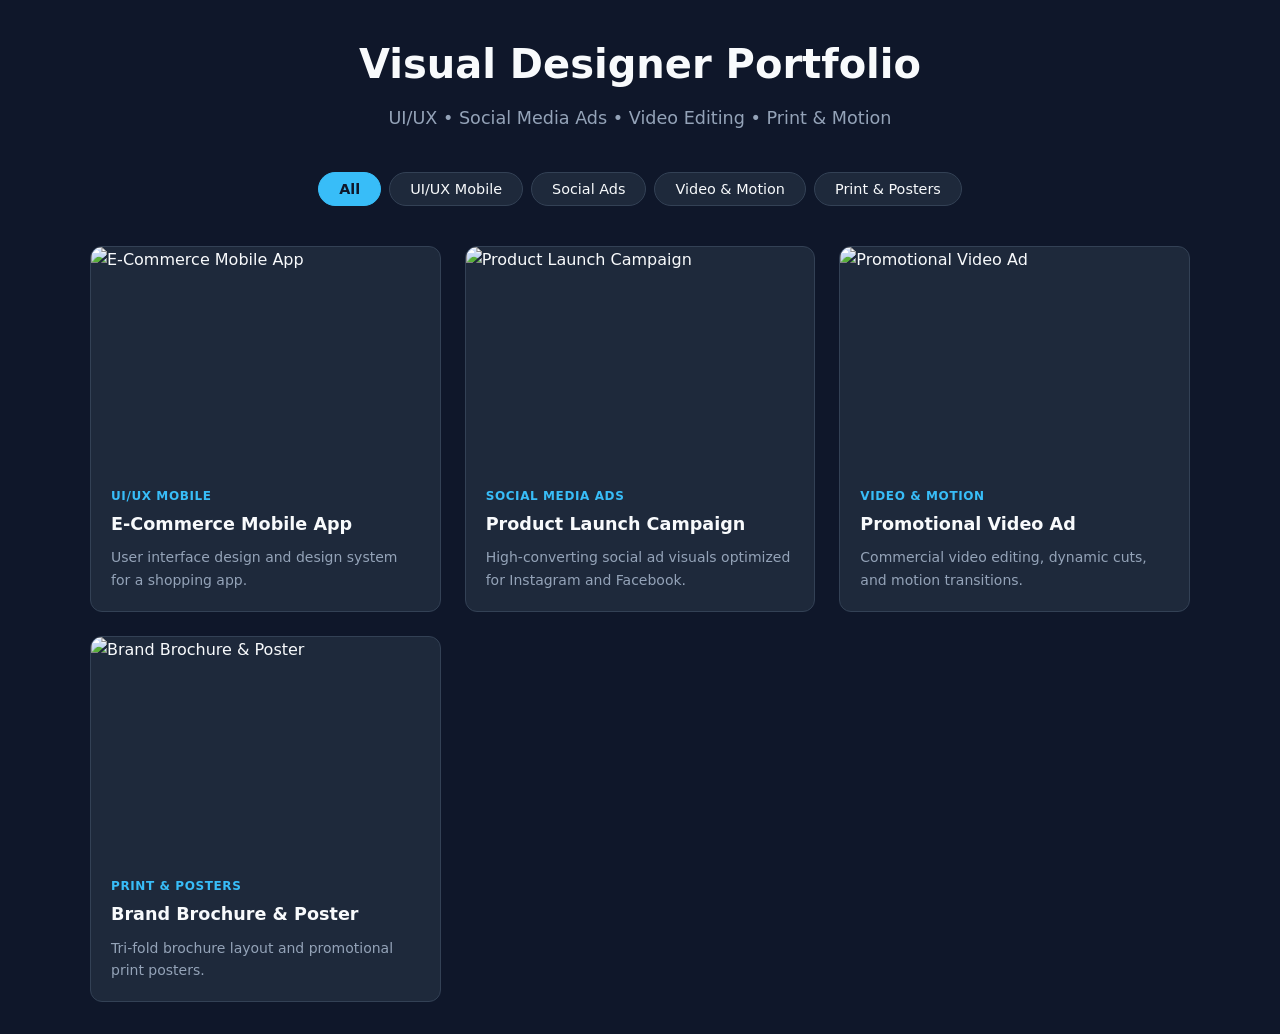
==== index.html @ 3c5b4bc7 "Update index.html" ====
<!DOCTYPE html>
<html lang="en">
<head>
  <meta charset="UTF-8" />
  <meta name="viewport" content="width=device-width, initial-scale=1.0"/>
  <title>Visual Designer Portfolio</title>
  <style>
    :root {
      --bg: #0f172a;
      --card-bg: #1e293b;
      --accent: #38bdf8;
      --text: #f8fafc;
      --text-muted: #94a3b8;
    }

    * {
      box-sizing: border-box;
      margin: 0;
      padding: 0;
      font-family: system-ui, -apple-system, sans-serif;
    }

    body {
      background-color: var(--bg);
      color: var(--text);
      line-height: 1.6;
      padding: 2rem 1rem;
    }

    header {
      max-width: 1100px;
      margin: 0 auto 2.5rem;
      text-align: center;
    }

    header h1 {
      font-size: 2.5rem;
      margin-bottom: 0.5rem;
    }

    header p {
      color: var(--text-muted);
      font-size: 1.1rem;
    }

    /* Filter Buttons */
    .filter-container {
      display: flex;
      flex-wrap: wrap;
      justify-content: center;
      gap: 0.5rem;
      margin-bottom: 2.5rem;
    }

    .filter-btn {
      background: var(--card-bg);
      color: var(--text);
      border: 1px solid #334155;
      padding: 0.5rem 1.25rem;
      border-radius: 9999px;
      cursor: pointer;
      transition: all 0.2s ease;
      font-size: 0.9rem;
    }

    .filter-btn:hover, .filter-btn.active {
      background: var(--accent);
      color: #0f172a;
      border-color: var(--accent);
      font-weight: 600;
    }

    /* Gallery Grid */
    .portfolio-grid {
      display: grid;
      grid-template-columns: repeat(auto-fill, minmax(300px, 1fr));
      gap: 1.5rem;
      max-width: 1100px;
      margin: 0 auto;
    }

    .portfolio-item {
      background: var(--card-bg);
      border-radius: 12px;
      overflow: hidden;
      border: 1px solid #334155;
      transition: transform 0.2s ease;
      cursor: pointer;
    }

    .portfolio-item:hover {
      transform: translateY(-4px);
      border-color: var(--accent);
    }

    .portfolio-item img {
      width: 100%;
      height: 220px;
      object-fit: cover;
      display: block;
    }

    .item-info {
      padding: 1.25rem;
    }

    .item-category {
      font-size: 0.75rem;
      text-transform: uppercase;
      letter-spacing: 0.05em;
      color: var(--accent);
      font-weight: 700;
      margin-bottom: 0.25rem;
    }

    .item-title {
      font-size: 1.1rem;
      margin-bottom: 0.5rem;
    }

    .item-desc {
      font-size: 0.875rem;
      color: var(--text-muted);
    }

    .portfolio-item.hide {
      display: none;
    }

    /* Modal Lightbox & Carousel Styles */
    .modal {
      display: none;
      position: fixed;
      top: 0;
      left: 0;
      width: 100%;
      height: 100%;
      background: rgba(15, 23, 42, 0.95);
      z-index: 1000;
      justify-content: center;
      align-items: center;
      padding: 1rem;
    }

    .modal.active {
      display: flex;
    }

    .modal-content {
      background: var(--card-bg);
      border: 1px solid #334155;
      border-radius: 16px;
      max-width: 850px;
      width: 100%;
      overflow: hidden;
      position: relative;
      display: flex;
      flex-direction: column;
    }

    .carousel-container {
      position: relative;
      width: 100%;
      height: 450px;
      background: #000;
      display: flex;
      align-items: center;
      justify-content: center;
    }

    .carousel-img {
      max-width: 100%;
      max-height: 450px;
      object-fit: contain;
    }

    .nav-btn {
      position: absolute;
      top: 50%;
      transform: translateY(-50%);
      background: rgba(15, 23, 42, 0.7);
      color: white;
      border: 1px solid #334155;
      font-size: 1.5rem;
      width: 44px;
      height: 44px;
      border-radius: 50%;
      cursor: pointer;
      display: flex;
      align-items: center;
      justify-content: center;
      transition: background 0.2s;
    }

    .nav-btn:hover {
      background: var(--accent);
      color: #0f172a;
    }

    .prev-btn { left: 1rem; }
    .next-btn { right: 1rem; }

    .close-btn {
      position: absolute;
      top: 1rem;
      right: 1rem;
      background: rgba(15, 23, 42, 0.8);
      color: white;
      border: 1px solid #334155;
      width: 36px;
      height: 36px;
      border-radius: 50%;
      font-size: 1.2rem;
      cursor: pointer;
      z-index: 10;
    }

    .modal-details {
      padding: 1.5rem;
    }

    .modal-details h3 {
      font-size: 1.4rem;
      margin-bottom: 0.25rem;
    }

    .modal-details span {
      color: var(--accent);
      font-size: 0.85rem;
      font-weight: bold;
      text-transform: uppercase;
    }

    .modal-details p {
      color: var(--text-muted);
      margin-top: 0.5rem;
      font-size: 0.95rem;
    }
  </style>
</head>
<body>

  <header>
    <h1>Visual Designer Portfolio</h1>
    <p>UI/UX • Social Media Ads • Video Editing • Print & Motion</p>
  </header>

  <nav class="filter-container">
    <button class="filter-btn active" onclick="filterSelection('all')">All</button>
    <button class="filter-btn" onclick="filterSelection('uiux')">UI/UX Mobile</button>
    <button class="filter-btn" onclick="filterSelection('social-ads')">Social Ads</button>
    <button class="filter-btn" onclick="filterSelection('video')">Video & Motion</button>
    <button class="filter-btn" onclick="filterSelection('print')">Print & Posters</button>
  </nav>

  <main class="portfolio-grid">

    <!-- Card 1: UI/UX -->
    <article class="portfolio-item uiux" onclick="openModal(0)">
      <img src="https://lh3.googleusercontent.com/d/1HIpx60YWCd2kxnLX85Fb1mBr9uEscukE" alt="E-Commerce Mobile App">
      <div class="item-info">
        <p class="item-category">UI/UX Mobile</p>
        <h2 class="item-title">E-Commerce Mobile App</h2>
        <p class="item-desc">User interface design and design system for a shopping app.</p>
      </div>
    </article>

    <!-- Card 2: Social Ads -->
    <article class="portfolio-item social-ads" onclick="openModal(1)">
      <img src="https://picsum.photos/id/20/600/400" alt="Product Launch Campaign">
      <div class="item-info">
        <p class="item-category">Social Media Ads</p>
        <h2 class="item-title">Product Launch Campaign</h2>
        <p class="item-desc">High-converting social ad visuals optimized for Instagram and Facebook.</p>
      </div>
    </article>

    <!-- Card 3: Video Editing -->
    <article class="portfolio-item video" onclick="openModal(2)">
      <img src="https://picsum.photos/id/36/600/400" alt="Promotional Video Ad">
      <div class="item-info">
        <p class="item-category">Video & Motion</p>
        <h2 class="item-title">Promotional Video Ad</h2>
        <p class="item-desc">Commercial video editing, dynamic cuts, and motion transitions.</p>
      </div>
    </article>

    <!-- Card 4: Print Media -->
    <article class="portfolio-item print" onclick="openModal(3)">
      <img src="https://picsum.photos/id/48/600/400" alt="Brand Brochure & Poster">
      <div class="item-info">
        <p class="item-category">Print & Posters</p>
        <h2 class="item-title">Brand Brochure & Poster</h2>
        <p class="item-desc">Tri-fold brochure layout and promotional print posters.</p>
      </div>
    </article>

  </main>

  <!-- Lightbox Modal with Carousel -->
  <div class="modal" id="portfolioModal">
    <div class="modal-content">
      <button class="close-btn" onclick="closeModal()">&times;</button>
      <div class="carousel-container">
        <button class="nav-btn prev-btn" onclick="prevSlide()">&#10094;</button>
        <img id="carouselImg" class="carousel-img" src="" alt="Detail view">
        <button class="nav-btn next-btn" onclick="nextSlide()">&#10095;</button>
      </div>
      <div class="modal-details">
        <span id="modalCategory">Category</span>
        <h3 id="modalTitle">Project Title</h3>
        <p id="modalDesc">Project description goes here.</p>
      </div>
    </div>
  </div>

  <script>
    // Project Data: Add multiple image links into the 'images' array for each project!
    const projects = [
      {
        title: "E-Commerce Mobile App",
        category: "UI/UX Mobile",
        desc: "User interface design, wireframes, and design system for a modern shopping app.",
        images: [
          "https://lh3.googleusercontent.com/d/1GiyaYO-q-fyo86__W3mZjWG9QrLNQent",
          "https://lh3.googleusercontent.com/d/1wC6CdlFgtmy_Ssw3oO1BxUEqunkNcrlb",
          "https://lh3.googleusercontent.com/d/1GPhuwOqFXGaBqVbN2vcGe3sv3P7kNFmI"
        ]
      },
      {
        title: "Product Launch Campaign",
        category: "Social Media Ads",
        desc: "High-converting social ad visuals optimized for Instagram stories and post feeds.",
        images: [
          "https://picsum.photos/id/20/900/600",
          "https://picsum.photos/id/26/900/600"
        ]
      },
      {
        title: "Promotional Video Ad",
        category: "Video & Motion",
        desc: "Commercial video editing, dynamic cuts, color grading, and motion transitions.",
        images: [
          "https://picsum.photos/id/36/900/600",
          "https://picsum.photos/id/42/900/600"
        ]
      },
      {
        title: "Brand Brochure & Poster",
        category: "Print & Posters",
        desc: "Tri-fold brochure layout, print-ready mockups, and corporate promotional posters.",
        images: [
          "https://picsum.photos/id/48/900/600",
          "https://picsum.photos/id/60/900/600"
        ]
      }
    ];

    let currentProjectIndex = 0;
    let currentImageIndex = 0;

    function openModal(index) {
      currentProjectIndex = index;
      currentImageIndex = 0;
      updateModal();
      document.getElementById('portfolioModal').classList.add('active');
    }

    function closeModal() {
      document.getElementById('portfolioModal').classList.remove('active');
    }

    function updateModal() {
      const project = projects[currentProjectIndex];
      document.getElementById('carouselImg').src = project.images[currentImageIndex];
      document.getElementById('modalCategory').textContent = project.category;
      document.getElementById('modalTitle').textContent = project.title;
      document.getElementById('modalDesc').textContent = project.desc;
    }

    function nextSlide() {
      const images = projects[currentProjectIndex].images;
      currentImageIndex = (currentImageIndex + 1) % images.length;
      updateModal();
    }

    function prevSlide() {
      const images = projects[currentProjectIndex].images;
      currentImageIndex = (currentImageIndex - 1 + images.length) % images.length;
      updateModal();
    }

    function filterSelection(category) {
      const items = document.querySelectorAll('.portfolio-item');
      const buttons = document.querySelectorAll('.filter-btn');

      buttons.forEach(btn => btn.classList.remove('active'));
      event.target.classList.add('active');

      items.forEach(item => {
        if (category === 'all' || item.classList.contains(category)) {
          item.classList.remove('hide');
        } else {
          item.classList.add('hide');
        }
      });
    }

    // Keyboard support for carousel & closing
    document.addEventListener('keydown', (e) => {
      const modal = document.getElementById('portfolioModal');
      if (modal.classList.contains('active')) {
        if (e.key === 'Escape') closeModal();
        if (e.key === 'ArrowRight') nextSlide();
        if (e.key === 'ArrowLeft') prevSlide();
      }
    });
  </script>
</body>
</html>
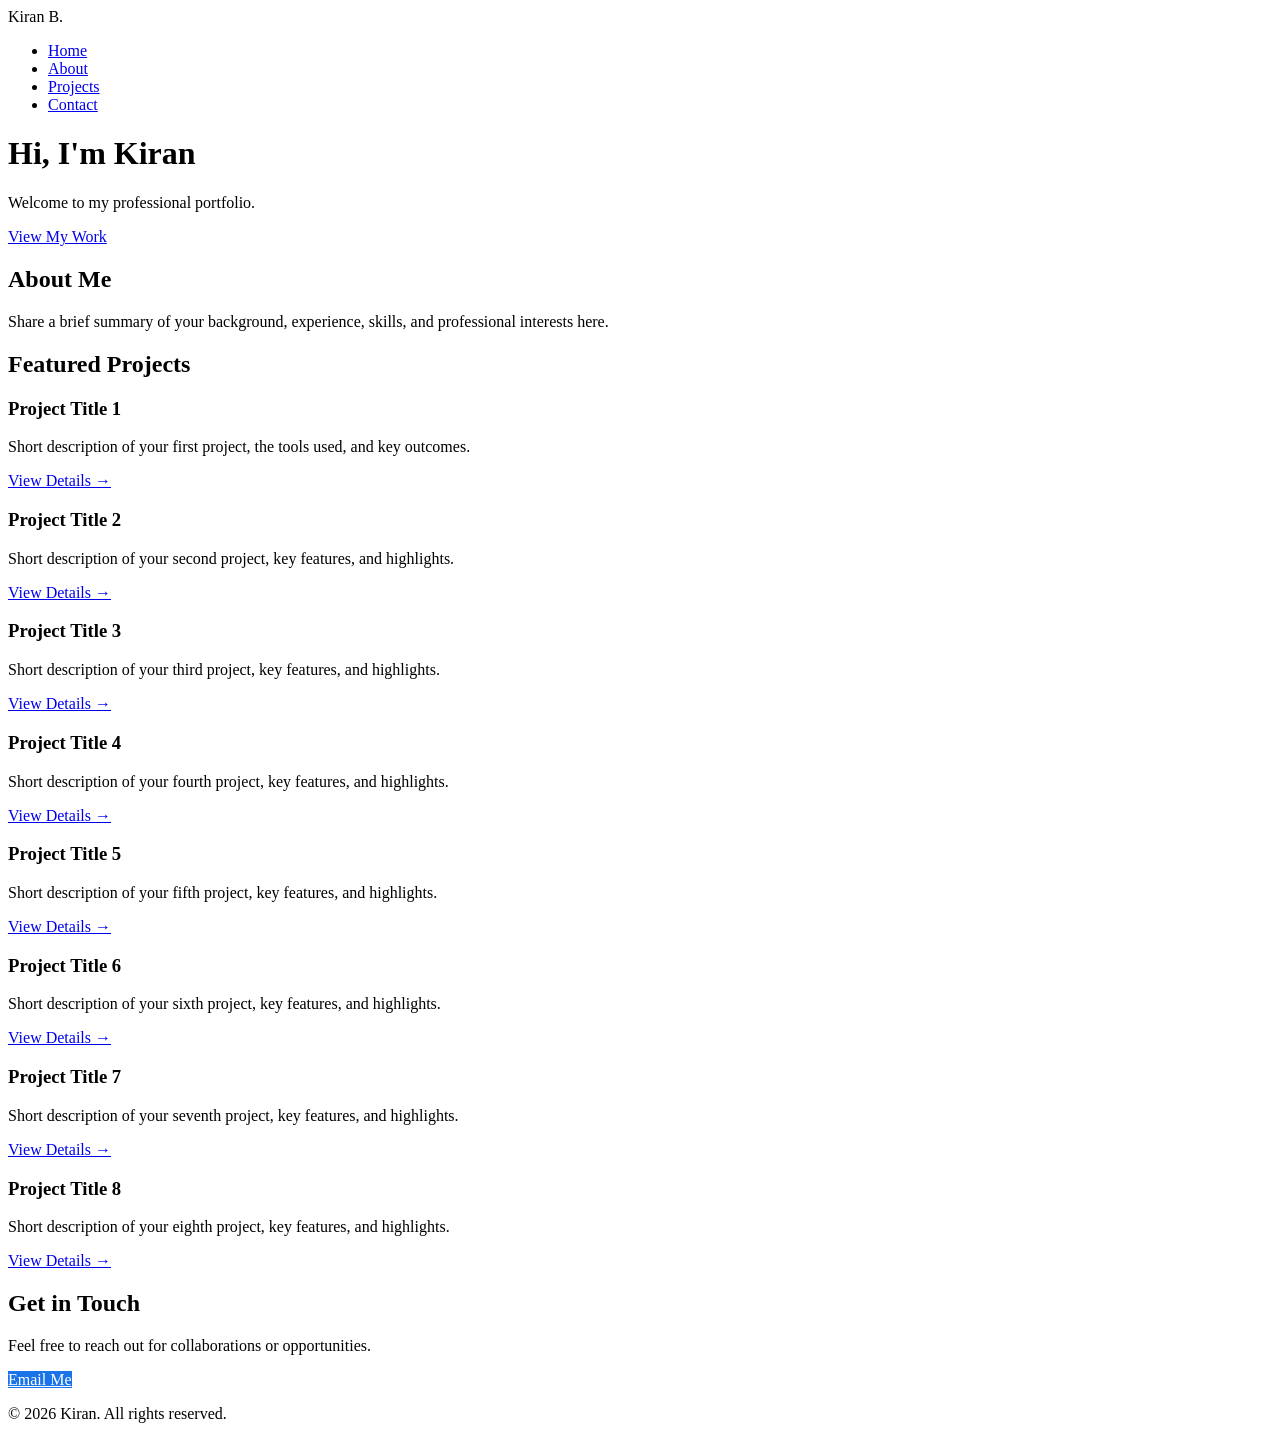
==== commit 5bcee2db: "Update index.html" ====
--- a/index.html
+++ b/index.html
@@ -1,420 +1,114 @@
 <!DOCTYPE html>
 <html lang="en">
 <head>
-  <meta charset="UTF-8" />
-  <meta name="viewport" content="width=device-width, initial-scale=1.0"/>
-  <title>Visual Designer Portfolio</title>
-  <style>
-    :root {
-      --bg: #0f172a;
-      --card-bg: #1e293b;
-      --accent: #38bdf8;
-      --text: #f8fafc;
-      --text-muted: #94a3b8;
-    }
-
-    * {
-      box-sizing: border-box;
-      margin: 0;
-      padding: 0;
-      font-family: system-ui, -apple-system, sans-serif;
-    }
-
-    body {
-      background-color: var(--bg);
-      color: var(--text);
-      line-height: 1.6;
-      padding: 2rem 1rem;
-    }
-
-    header {
-      max-width: 1100px;
-      margin: 0 auto 2.5rem;
-      text-align: center;
-    }
-
-    header h1 {
-      font-size: 2.5rem;
-      margin-bottom: 0.5rem;
-    }
-
-    header p {
-      color: var(--text-muted);
-      font-size: 1.1rem;
-    }
-
-    /* Filter Buttons */
-    .filter-container {
-      display: flex;
-      flex-wrap: wrap;
-      justify-content: center;
-      gap: 0.5rem;
-      margin-bottom: 2.5rem;
-    }
-
-    .filter-btn {
-      background: var(--card-bg);
-      color: var(--text);
-      border: 1px solid #334155;
-      padding: 0.5rem 1.25rem;
-      border-radius: 9999px;
-      cursor: pointer;
-      transition: all 0.2s ease;
-      font-size: 0.9rem;
-    }
-
-    .filter-btn:hover, .filter-btn.active {
-      background: var(--accent);
-      color: #0f172a;
-      border-color: var(--accent);
-      font-weight: 600;
-    }
-
-    /* Gallery Grid */
-    .portfolio-grid {
-      display: grid;
-      grid-template-columns: repeat(auto-fill, minmax(300px, 1fr));
-      gap: 1.5rem;
-      max-width: 1100px;
-      margin: 0 auto;
-    }
-
-    .portfolio-item {
-      background: var(--card-bg);
-      border-radius: 12px;
-      overflow: hidden;
-      border: 1px solid #334155;
-      transition: transform 0.2s ease;
-      cursor: pointer;
-    }
-
-    .portfolio-item:hover {
-      transform: translateY(-4px);
-      border-color: var(--accent);
-    }
-
-    .portfolio-item img {
-      width: 100%;
-      height: 220px;
-      object-fit: cover;
-      display: block;
-    }
-
-    .item-info {
-      padding: 1.25rem;
-    }
-
-    .item-category {
-      font-size: 0.75rem;
-      text-transform: uppercase;
-      letter-spacing: 0.05em;
-      color: var(--accent);
-      font-weight: 700;
-      margin-bottom: 0.25rem;
-    }
-
-    .item-title {
-      font-size: 1.1rem;
-      margin-bottom: 0.5rem;
-    }
-
-    .item-desc {
-      font-size: 0.875rem;
-      color: var(--text-muted);
-    }
-
-    .portfolio-item.hide {
-      display: none;
-    }
-
-    /* Modal Lightbox & Carousel Styles */
-    .modal {
-      display: none;
-      position: fixed;
-      top: 0;
-      left: 0;
-      width: 100%;
-      height: 100%;
-      background: rgba(15, 23, 42, 0.95);
-      z-index: 1000;
-      justify-content: center;
-      align-items: center;
-      padding: 1rem;
-    }
-
-    .modal.active {
-      display: flex;
-    }
-
-    .modal-content {
-      background: var(--card-bg);
-      border: 1px solid #334155;
-      border-radius: 16px;
-      max-width: 850px;
-      width: 100%;
-      overflow: hidden;
-      position: relative;
-      display: flex;
-      flex-direction: column;
-    }
-
-    .carousel-container {
-      position: relative;
-      width: 100%;
-      height: 450px;
-      background: #000;
-      display: flex;
-      align-items: center;
-      justify-content: center;
-    }
-
-    .carousel-img {
-      max-width: 100%;
-      max-height: 450px;
-      object-fit: contain;
-    }
-
-    .nav-btn {
-      position: absolute;
-      top: 50%;
-      transform: translateY(-50%);
-      background: rgba(15, 23, 42, 0.7);
-      color: white;
-      border: 1px solid #334155;
-      font-size: 1.5rem;
-      width: 44px;
-      height: 44px;
-      border-radius: 50%;
-      cursor: pointer;
-      display: flex;
-      align-items: center;
-      justify-content: center;
-      transition: background 0.2s;
-    }
-
-    .nav-btn:hover {
-      background: var(--accent);
-      color: #0f172a;
-    }
-
-    .prev-btn { left: 1rem; }
-    .next-btn { right: 1rem; }
-
-    .close-btn {
-      position: absolute;
-      top: 1rem;
-      right: 1rem;
-      background: rgba(15, 23, 42, 0.8);
-      color: white;
-      border: 1px solid #334155;
-      width: 36px;
-      height: 36px;
-      border-radius: 50%;
-      font-size: 1.2rem;
-      cursor: pointer;
-      z-index: 10;
-    }
-
-    .modal-details {
-      padding: 1.5rem;
-    }
-
-    .modal-details h3 {
-      font-size: 1.4rem;
-      margin-bottom: 0.25rem;
-    }
-
-    .modal-details span {
-      color: var(--accent);
-      font-size: 0.85rem;
-      font-weight: bold;
-      text-transform: uppercase;
-    }
-
-    .modal-details p {
-      color: var(--text-muted);
-      margin-top: 0.5rem;
-      font-size: 0.95rem;
-    }
-  </style>
+  <meta charset="UTF-8">
+  <meta name="viewport" content="width=device-width, initial-scale=1.0">
+  <title>Kiran | Portfolio</title>
+  <link rel="stylesheet" href="style.css">
 </head>
 <body>
 
-  <header>
-    <h1>Visual Designer Portfolio</h1>
-    <p>UI/UX • Social Media Ads • Video Editing • Print & Motion</p>
+  <!-- Navigation Bar -->
+  <nav class="navbar">
+    <div class="logo">Kiran B.</div>
+    <ul class="nav-links">
+      <li><a href="#home">Home</a></li>
+      <li><a href="#about">About</a></li>
+      <li><a href="#projects">Projects</a></li>
+      <li><a href="#contact">Contact</a></li>
+    </ul>
+  </nav>
+
+  <!-- Hero Header Section -->
+  <header id="home" class="hero">
+    <div class="hero-content">
+      <h1>Hi, I'm Kiran</h1>
+      <p>Welcome to my professional portfolio.</p>
+      <a href="#projects" class="btn">View My Work</a>
+    </div>
   </header>
 
-  <nav class="filter-container">
-    <button class="filter-btn active" onclick="filterSelection('all')">All</button>
-    <button class="filter-btn" onclick="filterSelection('uiux')">UI/UX Mobile</button>
-    <button class="filter-btn" onclick="filterSelection('social-ads')">Social Ads</button>
-    <button class="filter-btn" onclick="filterSelection('video')">Video & Motion</button>
-    <button class="filter-btn" onclick="filterSelection('print')">Print & Posters</button>
-  </nav>
+  <!-- About Section -->
+  <section id="about" class="section">
+    <h2>About Me</h2>
+    <p>Share a brief summary of your background, experience, skills, and professional interests here.</p>
+  </section>
 
-  <main class="portfolio-grid">
+  <!-- Projects Section (8 Clickable Cards) -->
+  <section id="projects" class="section gray-bg">
+    <h2>Featured Projects</h2>
+    <div class="grid">
 
-    <!-- Card 1: UI/UX -->
-    <article class="portfolio-item uiux" onclick="openModal(0)">
-      <img src="https://lh3.googleusercontent.com/d/1HIpx60YWCd2kxnLX85Fb1mBr9uEscukE" alt="E-Commerce Mobile App">
-      <div class="item-info">
-        <p class="item-category">UI/UX Mobile</p>
-        <h2 class="item-title">E-Commerce Mobile App</h2>
-        <p class="item-desc">User interface design and design system for a shopping app.</p>
+      <!-- Card 1 -->
+      <div class="card">
+        <h3>Project Title 1</h3>
+        <p>Short description of your first project, the tools used, and key outcomes.</p>
+        <a href="project1.html" class="card-link">View Details &rarr;</a>
       </div>
-    </article>
 
-    <!-- Card 2: Social Ads -->
-    <article class="portfolio-item social-ads" onclick="openModal(1)">
-      <img src="https://picsum.photos/id/20/600/400" alt="Product Launch Campaign">
-      <div class="item-info">
-        <p class="item-category">Social Media Ads</p>
-        <h2 class="item-title">Product Launch Campaign</h2>
-        <p class="item-desc">High-converting social ad visuals optimized for Instagram and Facebook.</p>
+      <!-- Card 2 -->
+      <div class="card">
+        <h3>Project Title 2</h3>
+        <p>Short description of your second project, key features, and highlights.</p>
+        <a href="project2.html" class="card-link">View Details &rarr;</a>
       </div>
-    </article>
 
-    <!-- Card 3: Video Editing -->
-    <article class="portfolio-item video" onclick="openModal(2)">
-      <img src="https://picsum.photos/id/36/600/400" alt="Promotional Video Ad">
-      <div class="item-info">
-        <p class="item-category">Video & Motion</p>
-        <h2 class="item-title">Promotional Video Ad</h2>
-        <p class="item-desc">Commercial video editing, dynamic cuts, and motion transitions.</p>
+      <!-- Card 3 -->
+      <div class="card">
+        <h3>Project Title 3</h3>
+        <p>Short description of your third project, key features, and highlights.</p>
+        <a href="project3.html" class="card-link">View Details &rarr;</a>
       </div>
-    </article>
 
-    <!-- Card 4: Print Media -->
-    <article class="portfolio-item print" onclick="openModal(3)">
-      <img src="https://picsum.photos/id/48/600/400" alt="Brand Brochure & Poster">
-      <div class="item-info">
-        <p class="item-category">Print & Posters</p>
-        <h2 class="item-title">Brand Brochure & Poster</h2>
-        <p class="item-desc">Tri-fold brochure layout and promotional print posters.</p>
+      <!-- Card 4 -->
+      <div class="card">
+        <h3>Project Title 4</h3>
+        <p>Short description of your fourth project, key features, and highlights.</p>
+        <a href="project4.html" class="card-link">View Details &rarr;</a>
       </div>
-    </article>
 
-  </main>
+      <!-- Card 5 -->
+      <div class="card">
+        <h3>Project Title 5</h3>
+        <p>Short description of your fifth project, key features, and highlights.</p>
+        <a href="project5.html" class="card-link">View Details &rarr;</a>
+      </div>
 
-  <!-- Lightbox Modal with Carousel -->
-  <div class="modal" id="portfolioModal">
-    <div class="modal-content">
-      <button class="close-btn" onclick="closeModal()">&times;</button>
-      <div class="carousel-container">
-        <button class="nav-btn prev-btn" onclick="prevSlide()">&#10094;</button>
-        <img id="carouselImg" class="carousel-img" src="" alt="Detail view">
-        <button class="nav-btn next-btn" onclick="nextSlide()">&#10095;</button>
+      <!-- Card 6 -->
+      <div class="card">
+        <h3>Project Title 6</h3>
+        <p>Short description of your sixth project, key features, and highlights.</p>
+        <a href="project6.html" class="card-link">View Details &rarr;</a>
       </div>
-      <div class="modal-details">
-        <span id="modalCategory">Category</span>
-        <h3 id="modalTitle">Project Title</h3>
-        <p id="modalDesc">Project description goes here.</p>
+
+      <!-- Card 7 -->
+      <div class="card">
+        <h3>Project Title 7</h3>
+        <p>Short description of your seventh project, key features, and highlights.</p>
+        <a href="project7.html" class="card-link">View Details &rarr;</a>
       </div>
+
+      <!-- Card 8 -->
+      <div class="card">
+        <h3>Project Title 8</h3>
+        <p>Short description of your eighth project, key features, and highlights.</p>
+        <a href="project8.html" class="card-link">View Details &rarr;</a>
+      </div>
+
     </div>
-  </div>
+  </section>
 
-  <script>
-    // Project Data: Add multiple image links into the 'images' array for each project!
-    const projects = [
-      {
-        title: "E-Commerce Mobile App",
-        category: "UI/UX Mobile",
-        desc: "User interface design, wireframes, and design system for a modern shopping app.",
-        images: [
-          "https://lh3.googleusercontent.com/d/1GiyaYO-q-fyo86__W3mZjWG9QrLNQent",
-          "https://lh3.googleusercontent.com/d/1wC6CdlFgtmy_Ssw3oO1BxUEqunkNcrlb",
-          "https://lh3.googleusercontent.com/d/1GPhuwOqFXGaBqVbN2vcGe3sv3P7kNFmI"
-        ]
-      },
-      {
-        title: "Product Launch Campaign",
-        category: "Social Media Ads",
-        desc: "High-converting social ad visuals optimized for Instagram stories and post feeds.",
-        images: [
-          "https://picsum.photos/id/20/900/600",
-          "https://picsum.photos/id/26/900/600"
-        ]
-      },
-      {
-        title: "Promotional Video Ad",
-        category: "Video & Motion",
-        desc: "Commercial video editing, dynamic cuts, color grading, and motion transitions.",
-        images: [
-          "https://picsum.photos/id/36/900/600",
-          "https://picsum.photos/id/42/900/600"
-        ]
-      },
-      {
-        title: "Brand Brochure & Poster",
-        category: "Print & Posters",
-        desc: "Tri-fold brochure layout, print-ready mockups, and corporate promotional posters.",
-        images: [
-          "https://picsum.photos/id/48/900/600",
-          "https://picsum.photos/id/60/900/600"
-        ]
-      }
-    ];
+  <!-- Contact Section -->
+  <section id="contact" class="section">
+    <h2>Get in Touch</h2>
+    <p>Feel free to reach out for collaborations or opportunities.</p>
+    <a href="mailto:your-email@example.com" class="btn" style="background:#1a73e8; color:white;">Email Me</a>
+  </section>
 
-    let currentProjectIndex = 0;
-    let currentImageIndex = 0;
+  <!-- Footer -->
+  <footer>
+    <p>&copy; 2026 Kiran. All rights reserved.</p>
+  </footer>
 
-    function openModal(index) {
-      currentProjectIndex = index;
-      currentImageIndex = 0;
-      updateModal();
-      document.getElementById('portfolioModal').classList.add('active');
-    }
-
-    function closeModal() {
-      document.getElementById('portfolioModal').classList.remove('active');
-    }
-
-    function updateModal() {
-      const project = projects[currentProjectIndex];
-      document.getElementById('carouselImg').src = project.images[currentImageIndex];
-      document.getElementById('modalCategory').textContent = project.category;
-      document.getElementById('modalTitle').textContent = project.title;
-      document.getElementById('modalDesc').textContent = project.desc;
-    }
-
-    function nextSlide() {
-      const images = projects[currentProjectIndex].images;
-      currentImageIndex = (currentImageIndex + 1) % images.length;
-      updateModal();
-    }
-
-    function prevSlide() {
-      const images = projects[currentProjectIndex].images;
-      currentImageIndex = (currentImageIndex - 1 + images.length) % images.length;
-      updateModal();
-    }
-
-    function filterSelection(category) {
-      const items = document.querySelectorAll('.portfolio-item');
-      const buttons = document.querySelectorAll('.filter-btn');
-
-      buttons.forEach(btn => btn.classList.remove('active'));
-      event.target.classList.add('active');
-
-      items.forEach(item => {
-        if (category === 'all' || item.classList.contains(category)) {
-          item.classList.remove('hide');
-        } else {
-          item.classList.add('hide');
-        }
-      });
-    }
-
-    // Keyboard support for carousel & closing
-    document.addEventListener('keydown', (e) => {
-      const modal = document.getElementById('portfolioModal');
-      if (modal.classList.contains('active')) {
-        if (e.key === 'Escape') closeModal();
-        if (e.key === 'ArrowRight') nextSlide();
-        if (e.key === 'ArrowLeft') prevSlide();
-      }
-    });
-  </script>
 </body>
 </html>
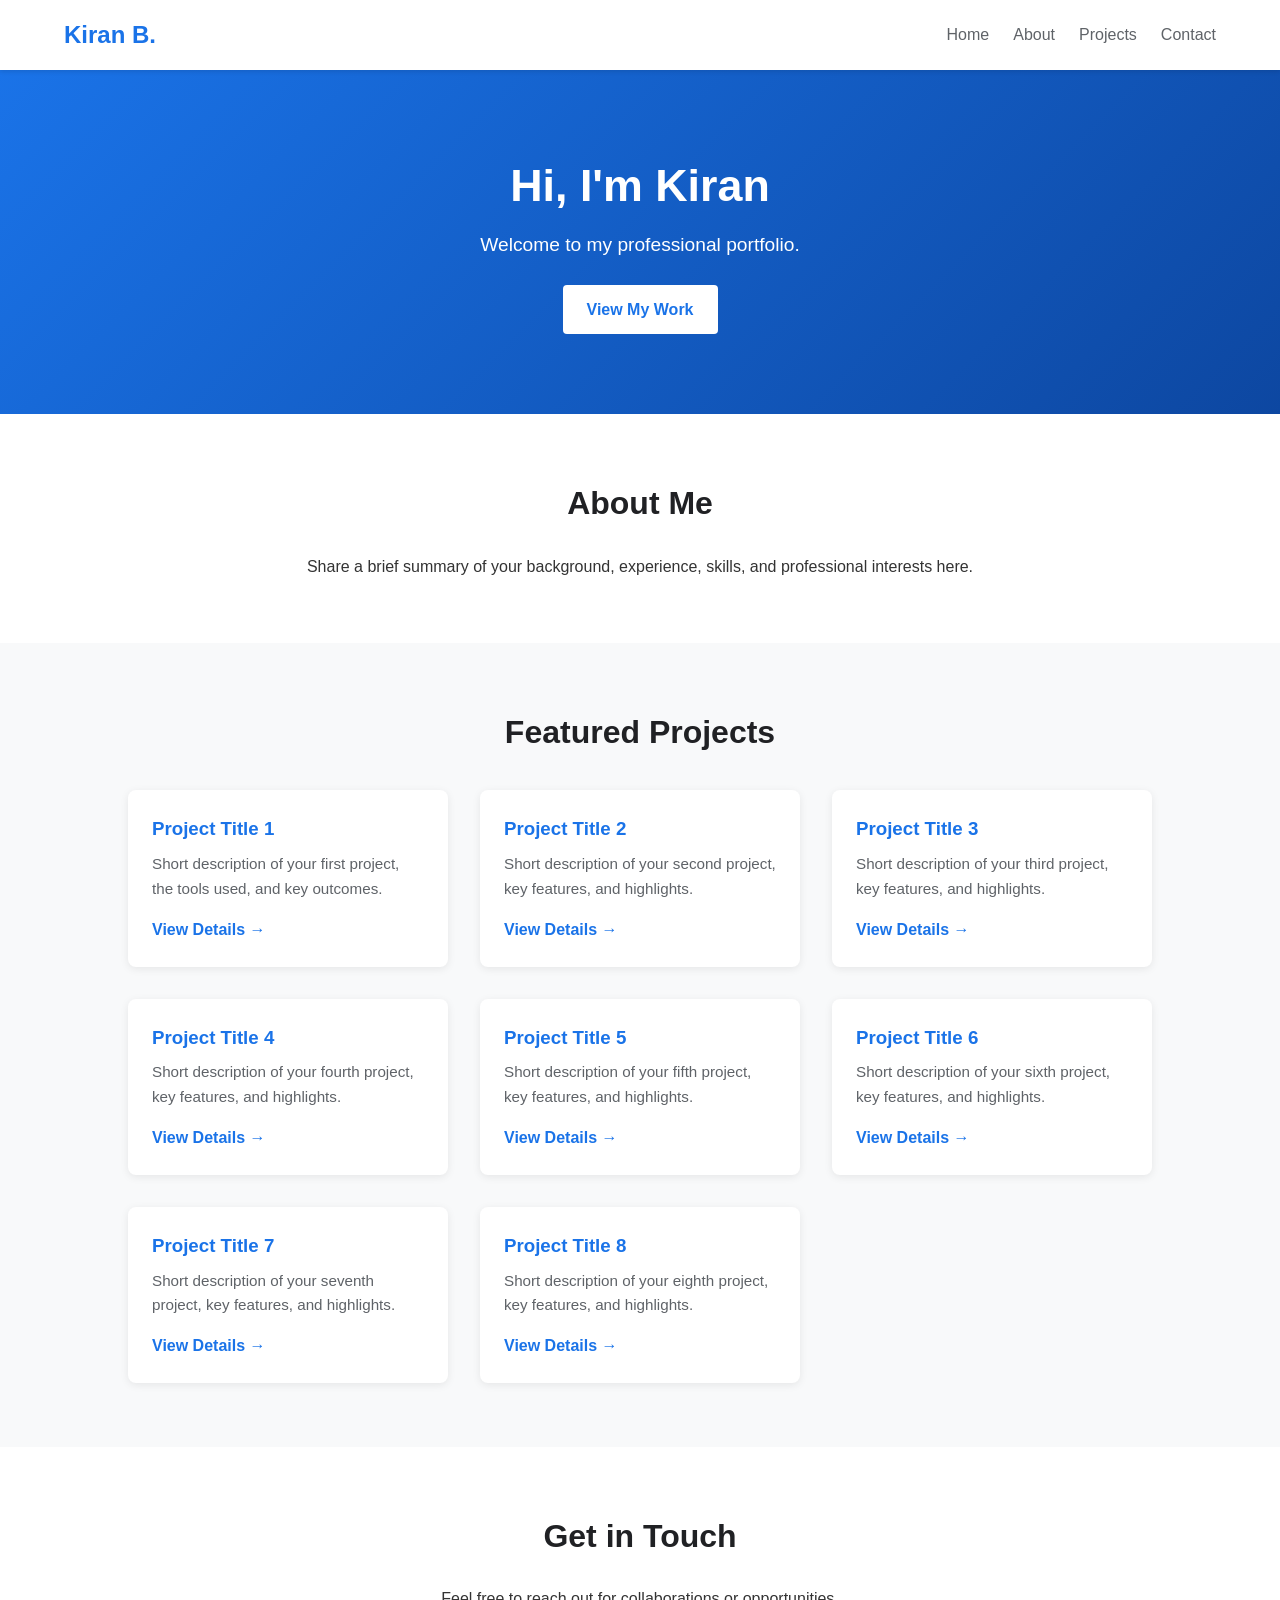
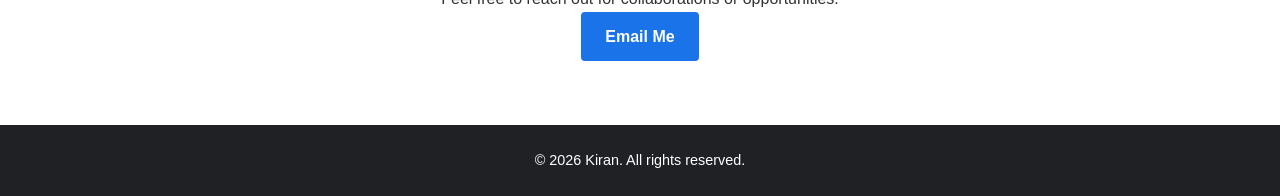
==== commit 09459106: "Update index.html" ====
--- a/style.css
+++ b/style.css
@@ -0,0 +1,159 @@
+* {
+  margin: 0;
+  padding: 0;
+  box-sizing: border-box;
+  font-family: -apple-system, BlinkMacSystemFont, "Segoe UI", Roboto, Arial, sans-serif;
+}
+
+body {
+  color: #333;
+  line-height: 1.6;
+  background-color: #ffffff;
+}
+
+/* Navbar */
+.navbar {
+  display: flex;
+  justify-content: space-between;
+  align-items: center;
+  padding: 1rem 5%;
+  background-color: #ffffff;
+  box-shadow: 0 2px 4px rgba(0,0,0,0.1);
+  position: sticky;
+  top: 0;
+  z-index: 1000;
+}
+
+.logo {
+  font-size: 1.5rem;
+  font-weight: bold;
+  color: #1a73e8;
+}
+
+.nav-links {
+  list-style: none;
+  display: flex;
+  gap: 1.5rem;
+}
+
+.nav-links a {
+  text-decoration: none;
+  color: #5f6368;
+  font-weight: 500;
+  transition: color 0.2s ease;
+}
+
+.nav-links a:hover {
+  color: #1a73e8;
+}
+
+/* Hero Header */
+.hero {
+  background: linear-gradient(135deg, #1a73e8, #0d47a1);
+  color: white;
+  text-align: center;
+  padding: 5rem 1rem;
+}
+
+.hero h1 {
+  font-size: 2.8rem;
+  margin-bottom: 0.5rem;
+}
+
+.hero p {
+  font-size: 1.2rem;
+  margin-bottom: 1.5rem;
+}
+
+/* Buttons */
+.btn {
+  display: inline-block;
+  background-color: #ffffff;
+  color: #1a73e8;
+  padding: 0.75rem 1.5rem;
+  border-radius: 4px;
+  text-decoration: none;
+  font-weight: bold;
+  transition: background-color 0.2s ease;
+}
+
+.btn:hover {
+  background-color: #f1f3f4;
+}
+
+/* Sections */
+.section {
+  padding: 4rem 10%;
+  text-align: center;
+}
+
+.gray-bg {
+  background-color: #f8f9fa;
+}
+
+.section h2 {
+  font-size: 2rem;
+  margin-bottom: 1.5rem;
+  color: #202124;
+}
+
+/* Grid Layout for 8 Cards */
+.grid {
+  display: grid;
+  grid-template-columns: repeat(auto-fit, minmax(280px, 1fr));
+  gap: 2rem;
+  margin-top: 2rem;
+}
+
+/* Clickable Cards */
+.card {
+  background: white;
+  padding: 1.5rem;
+  border-radius: 8px;
+  box-shadow: 0 2px 8px rgba(0,0,0,0.08);
+  text-align: left;
+  position: relative;
+  transition: transform 0.2s ease, box-shadow 0.2s ease;
+}
+
+.card:hover {
+  transform: translateY(-4px);
+  box-shadow: 0 6px 16px rgba(0, 0, 0, 0.12);
+}
+
+.card h3 {
+  margin-bottom: 0.5rem;
+  color: #1a73e8;
+}
+
+.card p {
+  color: #5f6368;
+  font-size: 0.95rem;
+}
+
+.card-link {
+  display: inline-block;
+  margin-top: 1rem;
+  color: #1a73e8;
+  text-decoration: none;
+  font-weight: bold;
+}
+
+/* Stretch card link hitbox over the full card */
+.card-link::after {
+  content: "";
+  position: absolute;
+  top: 0;
+  right: 0;
+  bottom: 0;
+  left: 0;
+}
+
+/* Footer */
+footer {
+  background: #202124;
+  color: white;
+  text-align: center;
+  padding: 1.5rem;
+  font-size: 0.9rem;
+}
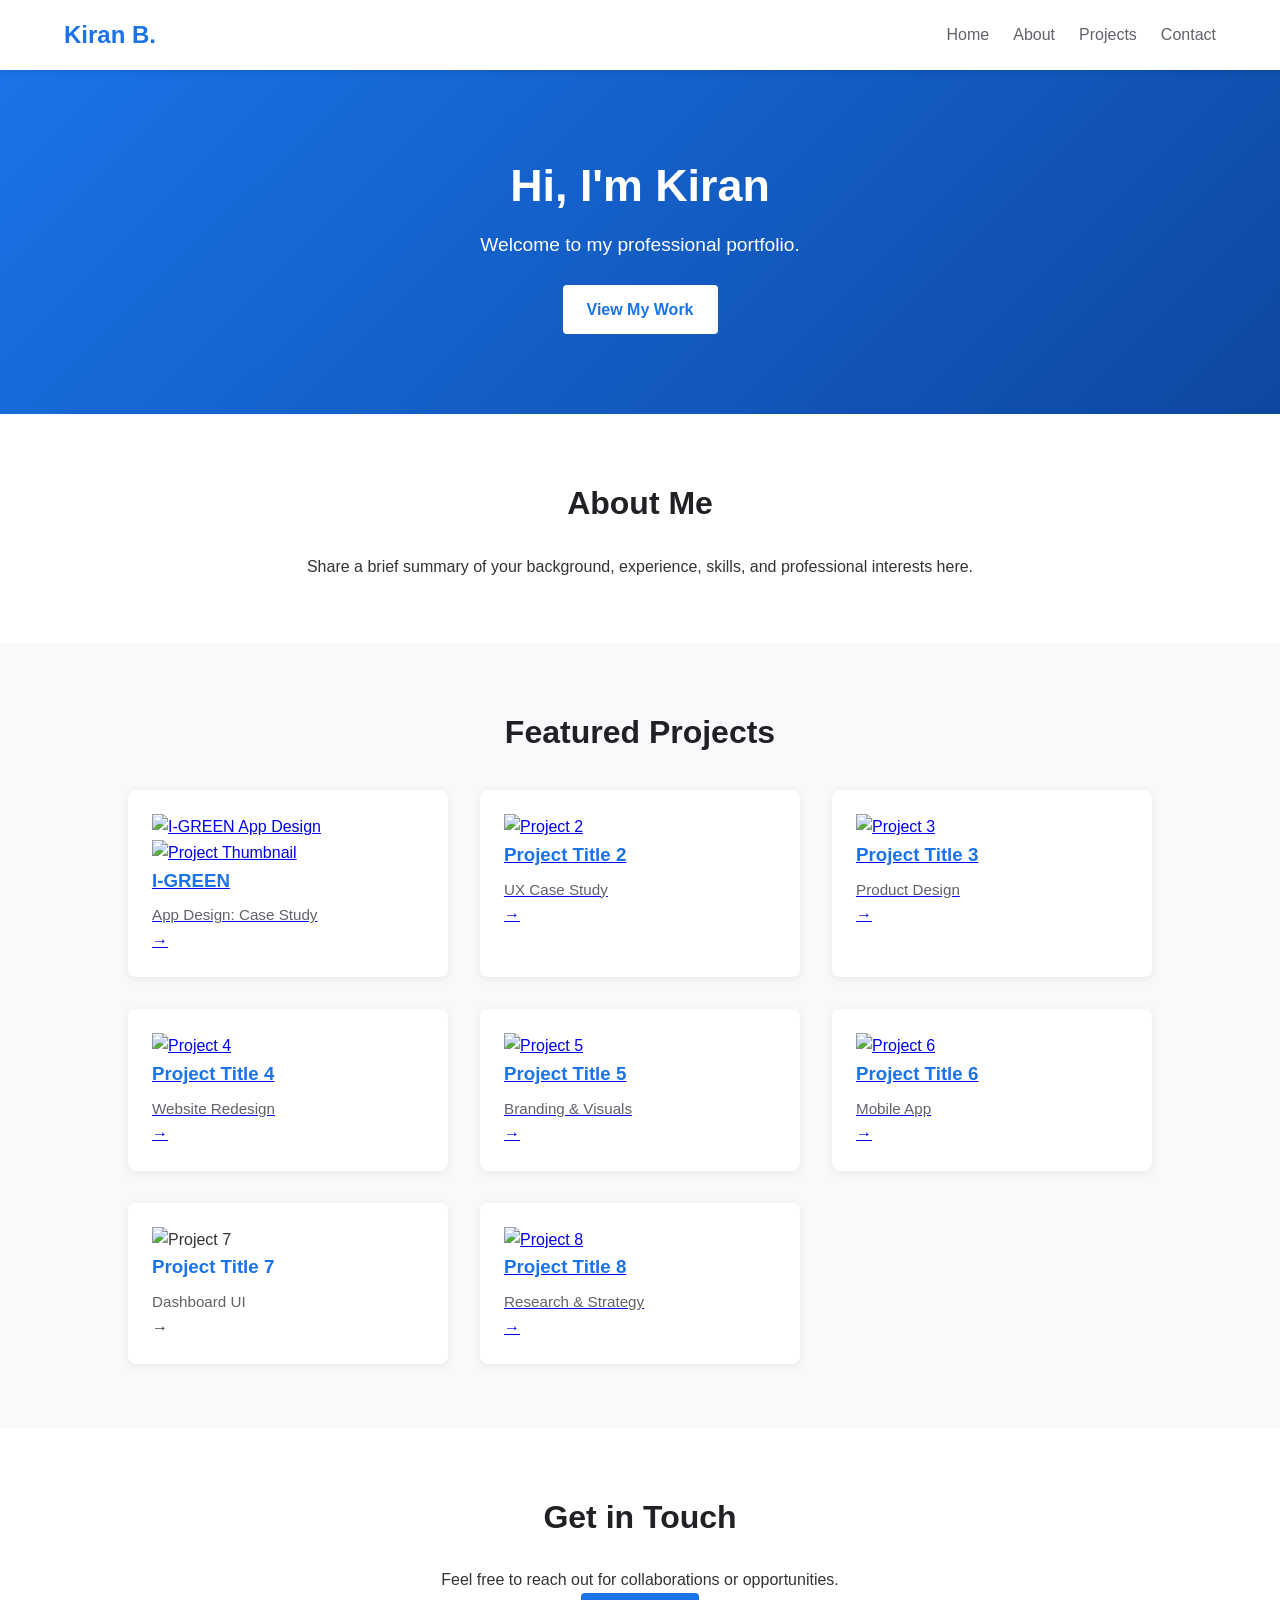
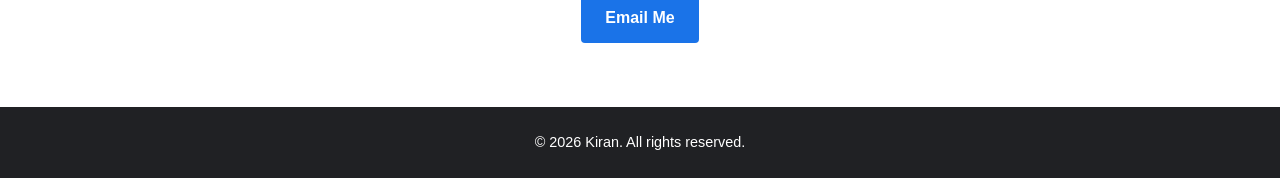
==== commit c90a4b2f: "Update index.html" ====
--- a/index.html
+++ b/index.html
@@ -34,66 +34,123 @@
     <p>Share a brief summary of your background, experience, skills, and professional interests here.</p>
   </section>
 
-  <!-- Projects Section (8 Clickable Cards) -->
+ <!-- Projects Section (8 Custom Cards) -->
   <section id="projects" class="section gray-bg">
     <h2>Featured Projects</h2>
     <div class="grid">
 
       <!-- Card 1 -->
-      <div class="card">
-        <h3>Project Title 1</h3>
-        <p>Short description of your first project, the tools used, and key outcomes.</p>
-        <a href="project1.html" class="card-link">View Details &rarr;</a>
-      </div>
+      <a href="project1.html" class="card">
+        <div class="card-image">
+          <img src="images/project1-thumb.png" alt="I-GREEN App Design">
+          <img src="https://lh3.googleusercontent.com/d/18MaAjYXYiG_cgMAe2BJKv8GsQU-LR54-" alt="Project Thumbnail">
+        </div>
+        <div class="card-footer">
+          <div class="card-text">
+            <h3>I-GREEN</h3>
+            <p>App Design: Case Study</p>
+          </div>
+          <span class="card-arrow">&rarr;</span>
+        </div>
+      </a>
 
       <!-- Card 2 -->
-      <div class="card">
-        <h3>Project Title 2</h3>
-        <p>Short description of your second project, key features, and highlights.</p>
-        <a href="project2.html" class="card-link">View Details &rarr;</a>
-      </div>
+      <a href="project2.html" class="card">
+        <div class="card-image">
+          <img src="images/project2-thumb.png" alt="Project 2">
+        </div>
+        <div class="card-footer">
+          <div class="card-text">
+            <h3>Project Title 2</h3>
+            <p>UX Case Study</p>
+          </div>
+          <span class="card-arrow">&rarr;</span>
+        </div>
+      </a>
 
       <!-- Card 3 -->
-      <div class="card">
-        <h3>Project Title 3</h3>
-        <p>Short description of your third project, key features, and highlights.</p>
-        <a href="project3.html" class="card-link">View Details &rarr;</a>
-      </div>
+      <a href="project3.html" class="card">
+        <div class="card-image">
+          <img src="images/project3-thumb.png" alt="Project 3">
+        </div>
+        <div class="card-footer">
+          <div class="card-text">
+            <h3>Project Title 3</h3>
+            <p>Product Design</p>
+          </div>
+          <span class="card-arrow">&rarr;</span>
+        </div>
+      </a>
 
       <!-- Card 4 -->
-      <div class="card">
-        <h3>Project Title 4</h3>
-        <p>Short description of your fourth project, key features, and highlights.</p>
-        <a href="project4.html" class="card-link">View Details &rarr;</a>
-      </div>
+      <a href="project4.html" class="card">
+        <div class="card-image">
+          <img src="images/project4-thumb.png" alt="Project 4">
+        </div>
+        <div class="card-footer">
+          <div class="card-text">
+            <h3>Project Title 4</h3>
+            <p>Website Redesign</p>
+          </div>
+          <span class="card-arrow">&rarr;</span>
+        </div>
+      </a>
 
       <!-- Card 5 -->
-      <div class="card">
-        <h3>Project Title 5</h3>
-        <p>Short description of your fifth project, key features, and highlights.</p>
-        <a href="project5.html" class="card-link">View Details &rarr;</a>
-      </div>
+      <a href="project5.html" class="card">
+        <div class="card-image">
+          <img src="images/project5-thumb.png" alt="Project 5">
+        </div>
+        <div class="card-footer">
+          <div class="card-text">
+            <h3>Project Title 5</h3>
+            <p>Branding & Visuals</p>
+          </div>
+          <span class="card-arrow">&rarr;</span>
+        </div>
+      </a>
 
       <!-- Card 6 -->
-      <div class="card">
-        <h3>Project Title 6</h3>
-        <p>Short description of your sixth project, key features, and highlights.</p>
-        <a href="project6.html" class="card-link">View Details &rarr;</a>
-      </div>
+      <a href="project6.html" class="card">
+        <div class="card-image">
+          <img src="images/project6-thumb.png" alt="Project 6">
+        </div>
+        <div class="card-footer">
+          <div class="card-text">
+            <h3>Project Title 6</h3>
+            <p>Mobile App</p>
+          </div>
+          <span class="card-arrow">&rarr;</span>
+        </div>
+      </a>
 
       <!-- Card 7 -->
-      <div class="card">
-        <h3>Project Title 7</h3>
-        <p>Short description of your seventh project, key features, and highlights.</p>
-        <a href="project7.html" class="card-link">View Details &rarr;</a>
+      <div class="card" onclick="location.href='project7.html';">
+        <div class="card-image">
+          <img src="images/project7-thumb.png" alt="Project 7">
+        </div>
+        <div class="card-footer">
+          <div class="card-text">
+            <h3>Project Title 7</h3>
+            <p>Dashboard UI</p>
+          </div>
+          <span class="card-arrow">&rarr;</span>
+        </div>
       </div>
 
       <!-- Card 8 -->
-      <div class="card">
-        <h3>Project Title 8</h3>
-        <p>Short description of your eighth project, key features, and highlights.</p>
-        <a href="project8.html" class="card-link">View Details &rarr;</a>
-      </div>
+      <a href="project8.html" class="card">
+        <div class="card-image">
+          <img src="images/project8-thumb.png" alt="Project 8">
+        </div>
+        <div class="card-footer">
+          <div class="card-text">
+            <h3>Project Title 8</h3>
+            <p>Research & Strategy</p>
+          </div>
+          <span class="card-arrow">&rarr;</span>
+        </div>
+      </a>
 
     </div>
   </section>
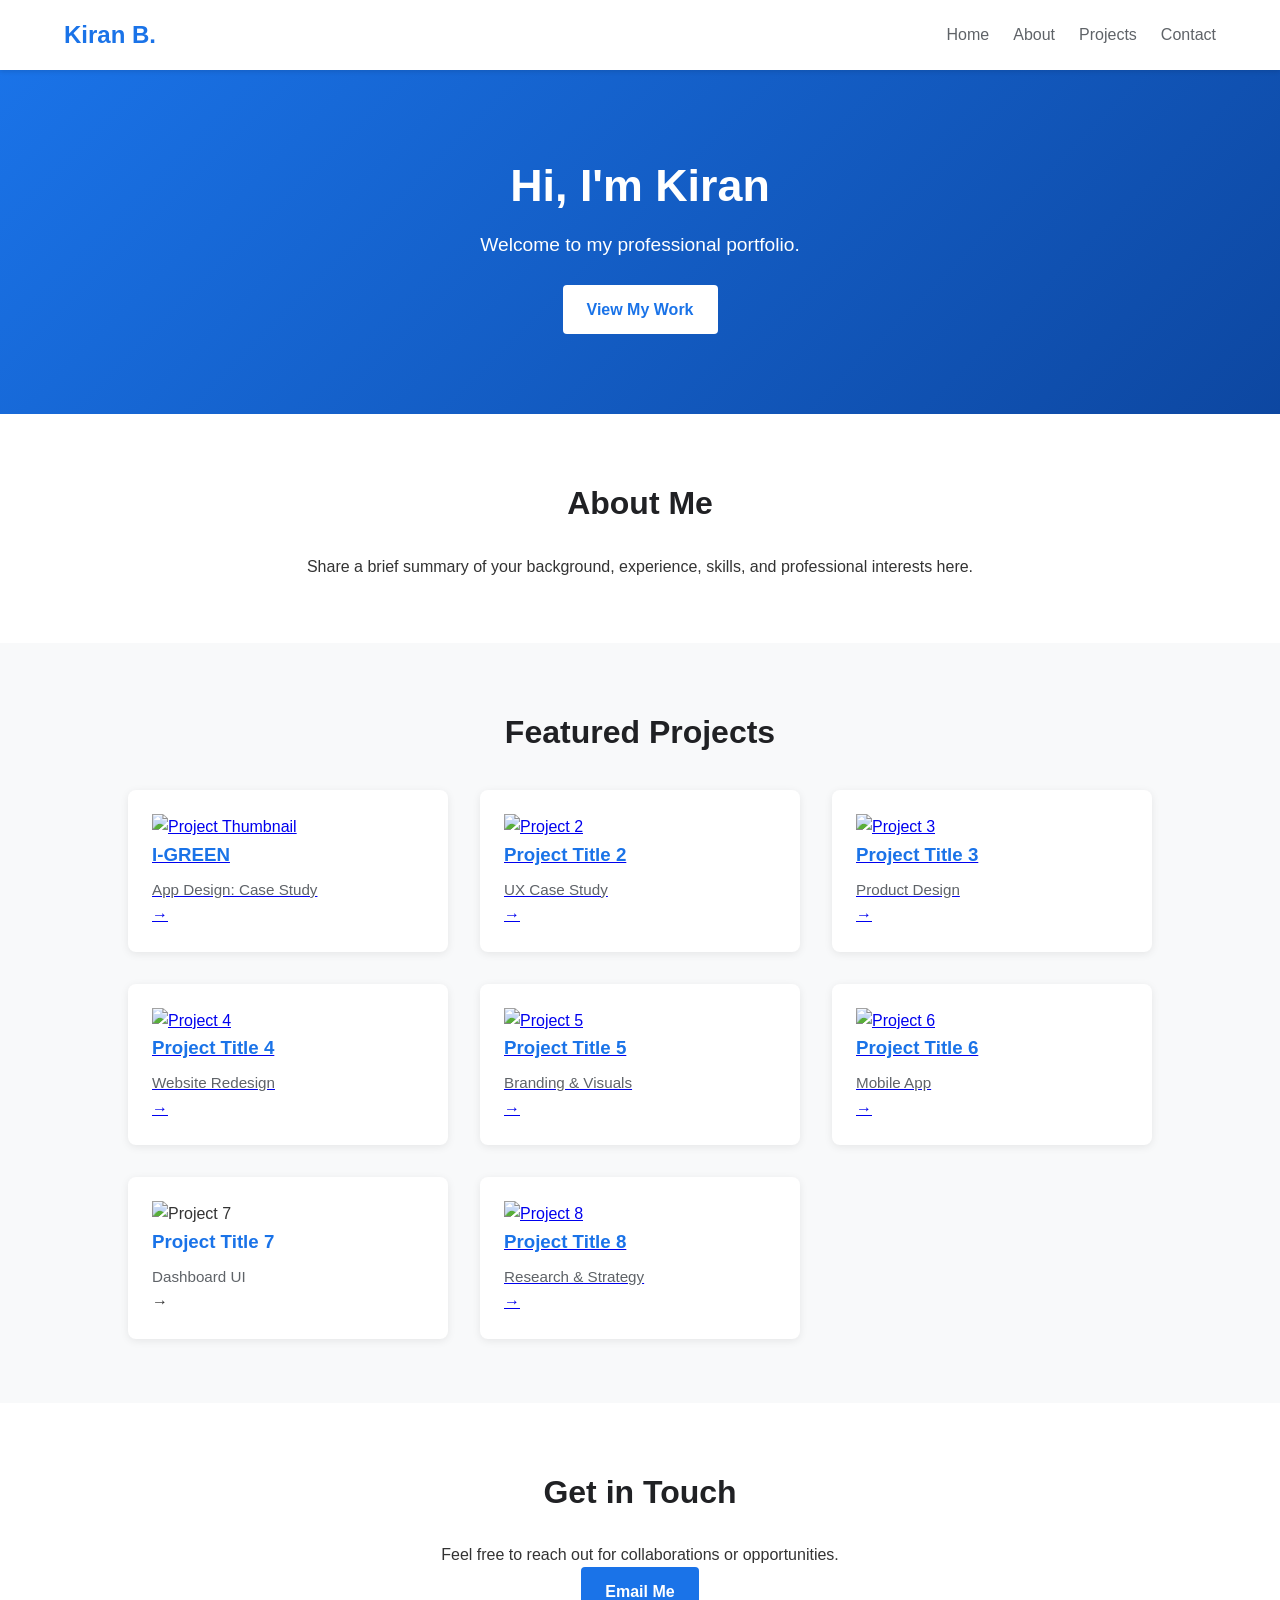
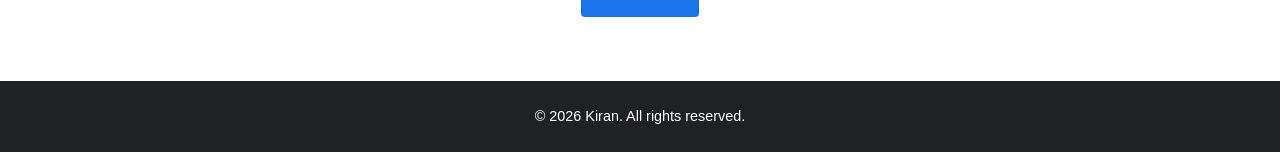
==== commit dee734e0: "Update index.html" ====
--- a/index.html
+++ b/index.html
@@ -42,7 +42,7 @@
       <!-- Card 1 -->
       <a href="project1.html" class="card">
         <div class="card-image">
-          <img src="images/project1-thumb.png" alt="I-GREEN App Design">
+        <!-- <img src="images/project1-thumb.png" alt="I-GREEN App Design">-->
           <img src="https://lh3.googleusercontent.com/d/18MaAjYXYiG_cgMAe2BJKv8GsQU-LR54-" alt="Project Thumbnail">
         </div>
         <div class="card-footer">
